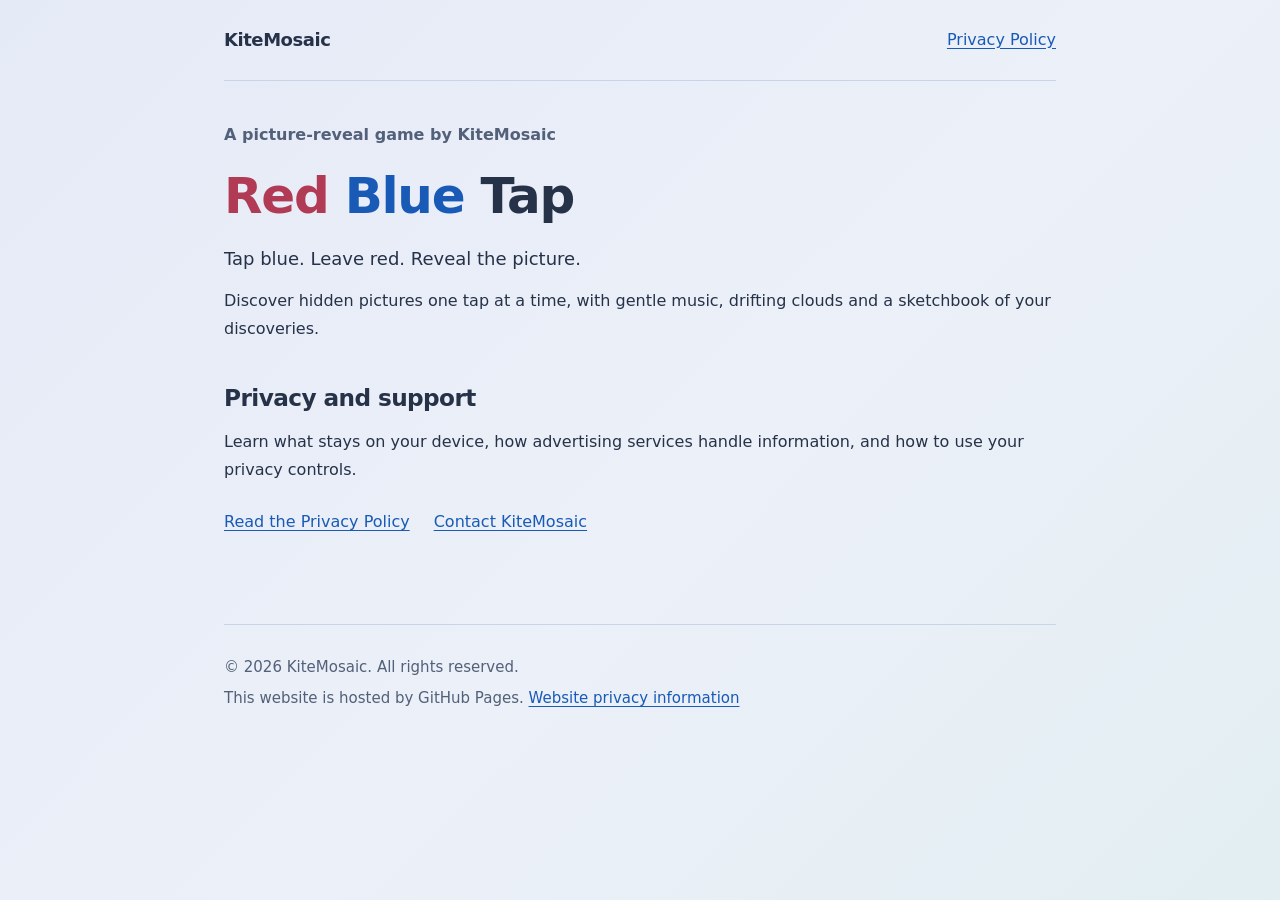
==== redbluetap/index.html @ d3a7072e "Add Red Blue Tap privacy policy and KiteMosaic information pages" ====
<!doctype html>
<html lang="en">
<head>
  <meta charset="utf-8">
  <meta name="viewport" content="width=device-width, initial-scale=1">
  <meta name="color-scheme" content="light dark">
  <meta name="referrer" content="no-referrer">
  <meta name="description" content="Red Blue Tap by KiteMosaic. Tap blue. Leave red. Reveal the picture. Privacy information and support.">
  <title>Red Blue Tap | KiteMosaic</title>
  <link rel="canonical" href="https://kitemosaic.github.io/redbluetap/">
  <link rel="stylesheet" href="../styles.css">
</head>
<body>
  <a class="skip-link" href="#main">Skip to content</a>
  <header class="site-header"><a class="brand" href="../">KiteMosaic</a><nav aria-label="Main navigation"><a href="privacy.html">Privacy Policy</a></nav></header>
  <main class="landing" id="main">
    <p class="eyebrow">A picture-reveal game by KiteMosaic</p>
    <h1><span class="red">Red</span> <span class="blue">Blue</span> Tap</h1>
    <p class="intro">Tap blue. Leave red. Reveal the picture.</p>
    <p>Discover hidden pictures one tap at a time, with gentle music, drifting clouds and a sketchbook of your discoveries.</p>
    <section aria-labelledby="support-heading"><h2 id="support-heading">Privacy and support</h2><p>Learn what stays on your device, how advertising services handle information, and how to use your privacy controls.</p><p class="links"><a href="privacy.html">Read the Privacy Policy</a><a href="mailto:kitemosaic@gmail.com">Contact KiteMosaic</a></p></section>
  </main>
  <footer class="site-footer"><p>© 2026 KiteMosaic. All rights reserved.</p><p>This website is hosted by GitHub Pages. <a href="privacy.html#website">Website privacy information</a></p></footer>
</body>
</html>
---- styles.css ----
:root {
  color-scheme: light dark;
  font-family: ui-sans-serif, system-ui, -apple-system, BlinkMacSystemFont, "Segoe UI", sans-serif;
  font-size: 100%;
  line-height: 1.75;
  --background: #ecf0f8;
  --surface: #f7f9fd;
  --text: #263248;
  --muted: #526079;
  --link: #185ab6;
  --red: #b13b55;
  --line: #c9d4e6;
}
* { box-sizing: border-box; }
html { scroll-padding-top: 1.5rem; }
body {
  margin: 0;
  background: linear-gradient(135deg, #e5eaf7, var(--background) 55%, #e2eef2);
  color: var(--text);
  min-height: 100vh;
  overflow-wrap: break-word;
}
a { color: var(--link); text-underline-offset: .18em; }
a:hover { text-decoration-thickness: .12em; }
a:focus-visible { outline: 3px solid var(--link); outline-offset: 4px; border-radius: 2px; }
.skip-link { position: absolute; top: -5rem; left: 1rem; padding: .6rem 1rem; background: var(--surface); z-index: 1; }
.skip-link:focus { top: 1rem; }
.site-header, main, .site-footer { width: min(100% - 3rem, 52rem); margin-inline: auto; }
.site-header { display: flex; flex-wrap: wrap; align-items: center; justify-content: space-between; gap: .5rem 1.5rem; padding-block: 1.5rem; border-bottom: 1px solid var(--line); }
.brand { font-size: 1.125rem; font-weight: 750; letter-spacing: -.025em; text-decoration: none; color: var(--text); }
.site-header nav { display: flex; flex-wrap: wrap; gap: 1.25rem; }
main { padding-block: 2.5rem 1rem; }
h1, h2, h3 { line-height: 1.25; letter-spacing: -.025em; }
h1 { font-size: clamp(2rem, 7vw, 3.125rem); margin: .3rem 0 1rem; }
h2 { font-size: 1.45rem; margin: 0 0 1rem; }
h3 { font-size: 1.08rem; margin: 1.5rem 0 .5rem; }
p { margin: .8rem 0; }
ul, ol { padding-left: 1.4rem; margin-block: .8rem; }
li + li { margin-top: .5rem; }
.eyebrow { color: var(--muted); font-weight: 650; margin: 0; }
.metadata { color: var(--muted); font-size: .9375rem; }
.metadata code { font-size: .9375rem; overflow-wrap: anywhere; }
.intro { font-size: 1.125rem; }
.summary { border-left: 3px solid var(--link); padding: .1rem 0 .1rem 1.25rem; margin-block: 2rem; }
.summary h2 { font-size: 1.15rem; }
.contents { border-block: 1px solid var(--line); padding-block: 1.25rem; margin-block: 2rem; }
.contents h2 { font-size: 1.15rem; }
.contents ul { columns: 2; column-gap: 2rem; margin-bottom: 0; }
.contents li { break-inside: avoid; }
section { margin-block: 2.5rem; }
.table-wrap { overflow-x: auto; margin-block: 1.25rem; }
table { width: 100%; border-collapse: collapse; font-size: 1rem; }
th, td { text-align: left; padding: .8rem .9rem; vertical-align: top; border-bottom: 1px solid var(--line); }
th { background: var(--surface); font-weight: 650; }
th:first-child, td:first-child { width: 29%; padding-left: 0; }
th:first-child { padding-left: .9rem; }
.contact { padding-top: 1.25rem; border-top: 1px solid var(--line); }
.site-footer { border-top: 1px solid var(--line); padding-block: 1.5rem 2.5rem; margin-top: 2rem; color: var(--muted); font-size: .9375rem; }
.site-footer p { margin: .3rem 0; }
.red { color: var(--red); }
.blue { color: var(--link); }
.landing { min-height: 55vh; }
.landing h1 { margin-top: 1rem; }
.landing .intro { max-width: 38rem; }
.links { display: flex; flex-wrap: wrap; gap: .75rem 1.5rem; margin-block: 1.5rem; }
@media (max-width: 40rem) {
  .site-header, main, .site-footer { width: min(100% - 2rem, 52rem); }
  main { padding-top: 1.75rem; }
  .contents ul { columns: 1; }
  th, td { padding: .65rem .5rem; }
  th:first-child, td:first-child { width: 34%; }
}
@media (prefers-color-scheme: dark) {
  :root { --background: #141d30; --surface: #1d2940; --text: #e3eaf7; --muted: #b0bed4; --link: #9bc8ff; --red: #ff9db4; --line: #3a4963; }
  body { background: linear-gradient(135deg, #1d2137, var(--background) 55%, #142b35); }
}
@media print {
  :root { --text: #111; --muted: #333; --link: #111; --red: #111; --line: #bbb; --surface: #fff; }
  body { background: #fff; color: #111; font-size: 11pt; }
  .site-header, main, .site-footer { width: 100%; }
  .skip-link, .site-header nav, .contents { display: none; }
  main { padding-block: 1rem; }
  h2, h3 { break-after: avoid; }
  tr { break-inside: avoid; }
}
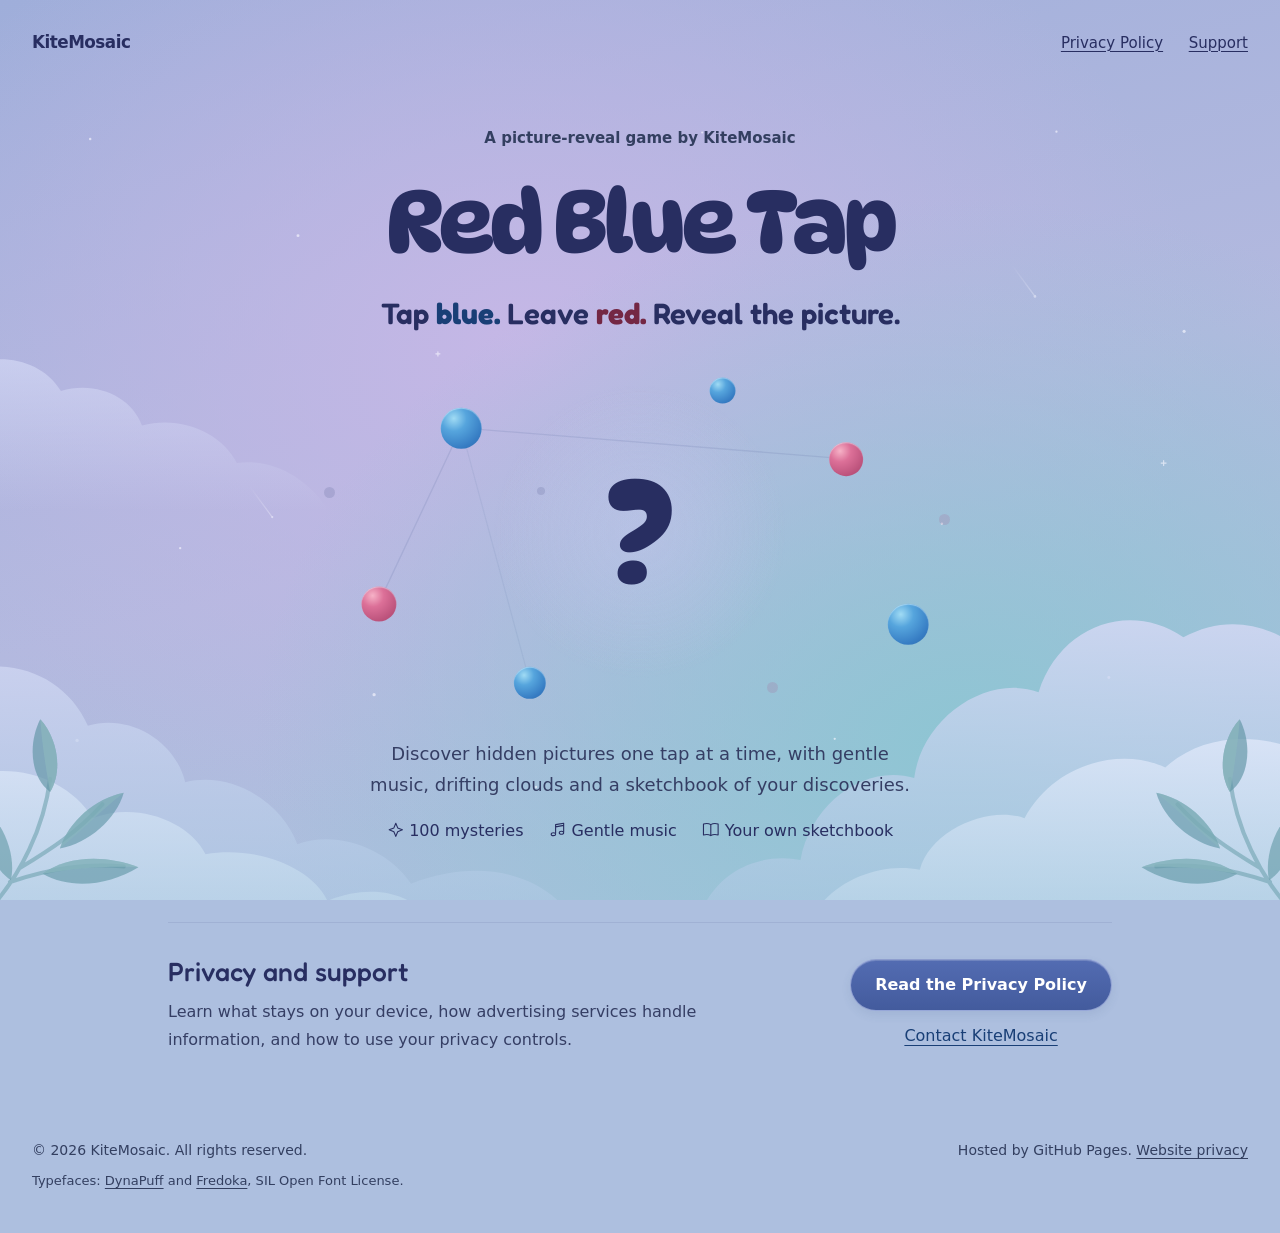
==== commit c86f55fe: "Match Red Blue Tap pages to the app's light sky theme Use locally hosted DynaPuff and Fredoka, cloud" ====
--- a/redbluetap/index.html
+++ b/redbluetap/index.html
@@ -3,23 +3,57 @@
 <head>
   <meta charset="utf-8">
   <meta name="viewport" content="width=device-width, initial-scale=1">
-  <meta name="color-scheme" content="light dark">
+  <meta name="color-scheme" content="light">
+  <meta name="theme-color" content="#aab8de">
   <meta name="referrer" content="no-referrer">
-  <meta name="description" content="Red Blue Tap by KiteMosaic. Tap blue. Leave red. Reveal the picture. Privacy information and support.">
+  <meta name="description" content="Red Blue Tap by KiteMosaic. Tap blue. Leave red. Reveal the picture. Discover 100 little mysteries with gentle music and a sky full of clouds.">
   <title>Red Blue Tap | KiteMosaic</title>
   <link rel="canonical" href="https://kitemosaic.github.io/redbluetap/">
-  <link rel="stylesheet" href="../styles.css">
+  <link rel="preload" href="assets/fonts/dynapuff.ttf" as="font" type="font/ttf" crossorigin>
+  <link rel="stylesheet" href="theme.css">
 </head>
-<body>
+<body class="game-page">
   <a class="skip-link" href="#main">Skip to content</a>
-  <header class="site-header"><a class="brand" href="../">KiteMosaic</a><nav aria-label="Main navigation"><a href="privacy.html">Privacy Policy</a></nav></header>
-  <main class="landing" id="main">
-    <p class="eyebrow">A picture-reveal game by KiteMosaic</p>
-    <h1><span class="red">Red</span> <span class="blue">Blue</span> Tap</h1>
-    <p class="intro">Tap blue. Leave red. Reveal the picture.</p>
-    <p>Discover hidden pictures one tap at a time, with gentle music, drifting clouds and a sketchbook of your discoveries.</p>
-    <section aria-labelledby="support-heading"><h2 id="support-heading">Privacy and support</h2><p>Learn what stays on your device, how advertising services handle information, and how to use your privacy controls.</p><p class="links"><a href="privacy.html">Read the Privacy Policy</a><a href="mailto:kitemosaic@gmail.com">Contact KiteMosaic</a></p></section>
+  <div class="sky" aria-hidden="true"><img class="sky-art" src="assets/sky.svg" alt="" width="1600" height="1100"></div>
+  <header class="site-header">
+    <a class="brand" href="../">KiteMosaic</a>
+    <nav aria-label="Main navigation"><a href="privacy.html">Privacy Policy</a><a href="#support">Support</a></nav>
+  </header>
+  <main class="game-main" id="main">
+    <section class="game-hero" aria-labelledby="game-title">
+      <p class="eyebrow">A picture-reveal game by KiteMosaic</p>
+      <h1 class="game-title display" id="game-title">Red Blue Tap</h1>
+      <p class="tagline rounded"><span>Tap <b class="blue">blue.</b></span> <span>Leave <b class="red">red.</b></span> <span>Reveal the picture.</span></p>
+      <div class="mystery-scene" aria-hidden="true">
+        <div class="question-glow"></div>
+        <svg class="mystery-threads" viewBox="0 0 600 300" preserveAspectRatio="none" fill="none">
+          <path d="M72 207 144 54 480 81" stroke="#687aaa" stroke-width="1.15" opacity=".2"/>
+          <path d="M204 276 144 54" stroke="#687aaa" stroke-width="1" opacity=".13"/>
+          <path class="signal" d="M72 207 144 54 480 81" stroke="#f4f7ff" stroke-width="2" stroke-linecap="round"/>
+          <path class="signal signal-two" d="M144 54 204 276 420 285" stroke="#f4f7ff" stroke-width="2" stroke-linecap="round"/>
+        </svg>
+        <span class="orb orb-one"></span><span class="orb orb-red orb-two"></span>
+        <span class="orb orb-red orb-three"></span><span class="orb orb-four"></span>
+        <span class="orb orb-five"></span><span class="orb orb-six"></span>
+        <span class="ghost-dot ghost-one"></span><span class="ghost-dot ghost-two"></span>
+        <span class="ghost-dot ghost-three"></span><span class="ghost-dot ghost-four"></span>
+        <span class="question-mark display">?</span>
+      </div>
+      <p class="game-intro">Discover hidden pictures one tap at a time, with gentle music, drifting clouds and a sketchbook of your discoveries.</p>
+      <ul class="game-facts" aria-label="Game features">
+        <li><svg viewBox="0 0 24 24" fill="none" stroke="currentColor" aria-hidden="true"><path d="M12 3 14.6 9.4 21 12 14.6 14.6 12 21 9.4 14.6 3 12 9.4 9.4Z" stroke-linejoin="round"/></svg>100 mysteries</li>
+        <li><svg viewBox="0 0 24 24" fill="none" stroke="currentColor" aria-hidden="true"><path d="M9 17V5l11-2v12M9 8l11-2" stroke-linejoin="round"/><ellipse cx="6" cy="18" rx="3" ry="2"/><ellipse cx="17" cy="16" rx="3" ry="2"/></svg>Gentle music</li>
+        <li><svg viewBox="0 0 24 24" fill="none" stroke="currentColor" aria-hidden="true"><path d="M12 5c-3-2-6-2-10-1v15c4-1 7-1 10 1 3-2 6-2 10-1V4c-4-1-7-1-10 1Zm0 0v15" stroke-linejoin="round"/></svg>Your own sketchbook</li>
+      </ul>
+    </section>
+    <section class="support-section" id="support" aria-labelledby="support-heading">
+      <div><h2 id="support-heading">Privacy and support</h2><p>Learn what stays on your device, how advertising services handle information, and how to use your privacy controls.</p></div>
+      <div class="support-actions"><a class="pill-link" href="privacy.html">Read the Privacy Policy</a><a href="mailto:kitemosaic@gmail.com">Contact KiteMosaic</a></div>
+    </section>
   </main>
-  <footer class="site-footer"><p>© 2026 KiteMosaic. All rights reserved.</p><p>This website is hosted by GitHub Pages. <a href="privacy.html#website">Website privacy information</a></p></footer>
+  <footer class="site-footer">
+    <div class="footer-top"><p>© 2026 KiteMosaic. All rights reserved.</p><p>Hosted by GitHub Pages. <a href="privacy.html#website">Website privacy</a></p></div>
+    <p class="font-credit">Typefaces: <a href="assets/fonts/dynapuff-OFL.txt">DynaPuff</a> and <a href="assets/fonts/fredoka-OFL.txt">Fredoka</a>, SIL Open Font License.</p>
+  </footer>
 </body>
 </html>
--- a/redbluetap/theme.css
+++ b/redbluetap/theme.css
@@ -0,0 +1,195 @@
+@font-face {
+  font-family: DynaPuff;
+  src: url("assets/fonts/dynapuff.ttf") format("truetype");
+  font-style: normal;
+  font-weight: 400 700;
+  font-stretch: 75% 100%;
+  font-display: swap;
+}
+@font-face {
+  font-family: Fredoka;
+  src: url("assets/fonts/fredoka.ttf") format("truetype");
+  font-style: normal;
+  font-weight: 300 700;
+  font-stretch: 75% 125%;
+  font-display: swap;
+}
+:root {
+  color-scheme: light;
+  font-family: ui-sans-serif, system-ui, -apple-system, BlinkMacSystemFont, "Segoe UI", sans-serif;
+  font-size: 100%;
+  line-height: 1.75;
+  --ink: #282e61;
+  --body: #353e64;
+  --muted: #333f60;
+  --blue: #193f76;
+  --red: #742744;
+  --line: #7d8cb647;
+  --paper: #e5e9f7;
+}
+* { box-sizing: border-box; }
+html { scroll-padding-top: 2rem; }
+body { margin: 0; min-height: 100vh; color: var(--body); background: #adbfdf; overflow-wrap: break-word; }
+a { color: var(--blue); text-underline-offset: .22em; text-decoration-thickness: .07em; }
+a:hover { text-decoration-thickness: .12em; }
+a:focus-visible { outline: 3px solid #29549c; outline-offset: 5px; border-radius: .15rem; }
+.skip-link { position: fixed; z-index: 10; inset: -6rem auto auto 1rem; padding: .65rem 1.1rem; background: var(--paper); }
+.skip-link:focus { top: 1rem; }
+.sky {
+  position: fixed;
+  z-index: -2;
+  inset: 0;
+  pointer-events: none;
+  background: radial-gradient(ellipse at 75% 83%, #8ec5d3 0, #98c4d500 52%), radial-gradient(ellipse at 41% 38%, #c5b7e6 0, #bdb6e600 64%), linear-gradient(165deg, #9faeda 0%, #b3b9df 53%, #a7c3dc 100%);
+}
+.sky-art { width: 100%; height: 100%; display: block; }
+.site-header, .site-footer { width: min(100% - 4rem, 76rem); margin-inline: auto; }
+.site-header { display: flex; align-items: center; justify-content: space-between; flex-wrap: wrap; gap: .5rem 1.5rem; padding-block: 1.5rem; }
+.brand { color: var(--ink); text-decoration: none; font-size: 1.05rem; font-weight: 720; letter-spacing: -.03em; }
+.site-header nav { display: flex; flex-wrap: wrap; gap: .35rem 1.6rem; font-size: .9375rem; }
+.site-header nav a { color: var(--ink); padding-block: .35rem; }
+h1, h2, h3 { color: var(--ink); line-height: 1.25; }
+p { margin: .85rem 0; }
+ul, ol { margin-block: 1rem; padding-left: 1.35rem; }
+li + li { margin-top: .6rem; }
+.display { font-family: DynaPuff, ui-rounded, sans-serif; font-weight: 600; font-stretch: 100%; }
+.rounded { font-family: Fredoka, ui-rounded, sans-serif; font-weight: 500; font-stretch: 100%; }
+.eyebrow { font-size: .9375rem; font-weight: 600; color: var(--muted); }
+.red { color: var(--red); }
+.blue { color: var(--blue); }
+.game-main { width: min(100% - 3rem, 70rem); margin-inline: auto; }
+.game-hero { text-align: center; padding-top: clamp(1rem, 3vw, 2.8rem); }
+.game-hero .eyebrow { margin: 0 0 1rem; }
+.game-title { font-size: clamp(2.5rem, 6.7vw, 5.8rem); letter-spacing: -.045em; margin: 0; }
+.tagline { color: var(--ink); font-size: clamp(1.1rem, 2.3vw, 1.85rem); line-height: 1.4; font-weight: 600; margin: 1.15rem auto 0; text-wrap: balance; }
+.tagline span { white-space: nowrap; }
+.mystery-scene { position: relative; width: min(100%, 43rem); aspect-ratio: 2 / 1; margin: 1.4rem auto .25rem; }
+.mystery-threads { position: absolute; inset: 0; width: 100%; height: 100%; overflow: visible; }
+.signal { stroke-dasharray: 16 450; stroke-dashoffset: 16; animation: signal-travel 1.25s 2; opacity: 0; }
+.signal-two { animation-delay: 2.5s; }
+.question-glow { position: absolute; left: 50%; top: 48%; width: 45%; aspect-ratio: 1; transform: translate(-50%, -50%); background: radial-gradient(circle, #d4c6ed80, #d9c6ec00 67%); }
+.question-glow::after { content: ""; position: absolute; inset: 0; border-radius: 50%; background: radial-gradient(circle, #81bfe09c, #8ec3ea00 65%); opacity: .24; animation: question-breath 1.25s 2; }
+.question-mark { position: absolute; left: 50%; top: 48%; transform: translate(-50%, -50%); color: var(--ink); font-size: clamp(5.5rem, 11vw, 9.5rem); line-height: 1; }
+.orb { position: absolute; width: 5.9%; aspect-ratio: 1; border-radius: 50%; background: radial-gradient(circle at 32% 26%, #a0dbf4 0, #56a5dd 31%, #367cc3 73%, #326ba8 100%); box-shadow: inset 0 1px 1px #e2f6ff80; transform: translate(-50%, -50%); }
+.orb-red { background: radial-gradient(circle at 32% 26%, #f6b2c7 0, #dc7098 32%, #bb527b 75%, #ab4a72 100%); }
+.orb-one { left: 24%; top: 18%; }
+.orb-two { left: 80%; top: 27%; width: 4.9%; }
+.orb-three { left: 12%; top: 69%; width: 5.1%; }
+.orb-four { left: 89%; top: 75%; }
+.orb-five { left: 34%; top: 92%; width: 4.7%; }
+.orb-six { left: 62%; top: 7%; width: 3.9%; }
+.ghost-dot { position: absolute; width: 1.6%; aspect-ratio: 1; border-radius: 50%; background: #787fad4d; }
+.ghost-one { left: 4%; top: 35%; }
+.ghost-two { right: 5%; top: 43%; background: #a777a442; }
+.ghost-three { left: 35%; top: 35%; width: 1.2%; }
+.ghost-four { right: 30%; bottom: 5%; background: #a777a442; }
+.game-intro { font-size: 1.125rem; max-width: 35rem; margin: 1.7rem auto 0; text-wrap: pretty; }
+.game-facts { display: flex; flex-wrap: wrap; align-items: center; justify-content: center; gap: .2rem 1.6rem; padding: 0; list-style: none; margin: 1.05rem 0 0; color: var(--ink); font-size: 1rem; }
+.game-facts li { margin: 0; }
+.game-facts svg { width: 1.1rem; height: 1.1rem; vertical-align: -.16em; margin-right: .3rem; stroke-width: 1.5; }
+.support-section { display: grid; grid-template-columns: 1fr auto; align-items: center; gap: 1rem 3.5rem; max-width: 59rem; margin: clamp(3rem, 6vw, 5rem) auto 0; padding-block: 2rem; border-top: 1px solid var(--line); }
+.support-section h2 { font-family: Fredoka, ui-rounded, sans-serif; font-weight: 500; font-size: 1.65rem; margin: 0 0 .6rem; }
+.support-section p { margin: 0; max-width: 35rem; }
+.support-actions { display: flex; flex-direction: column; align-items: center; gap: .7rem; }
+.pill-link { display: inline-flex; justify-content: center; align-items: center; min-height: 3rem; padding: .7rem 1.5rem; border-radius: 2rem; border: 1px solid #d9e2ff80; color: #fff; background: linear-gradient(180deg, #536cb2, #435b9d); box-shadow: 0 4px 10px #3e5d8a1c, inset 0 1px 0 #ffffff2b; font-weight: 650; text-decoration: none; white-space: nowrap; }
+.pill-link:hover { background: #405895; }
+.site-footer { padding-block: 1.5rem 2.25rem; margin-top: 1.5rem; color: var(--muted); font-size: .875rem; }
+.site-footer p { margin: .25rem 0; }
+.footer-top { display: flex; align-items: baseline; justify-content: space-between; flex-wrap: wrap; gap: .35rem 1rem; }
+.site-footer a { color: inherit; }
+.font-credit { font-size: .8125rem; }
+.policy-page .sky::after { content: ""; position: absolute; inset: 0; background: linear-gradient(180deg, #e7eaf735, #e7eaf7ce 46%, #e7eaf7db); }
+.policy-main { width: min(100% - 4rem, 72rem); margin-inline: auto; padding-block: 2.5rem 1rem; }
+.policy-heading { width: min(100%, 48rem); margin: 0 auto 2rem; }
+.policy-heading .eyebrow { font-family: Fredoka, ui-rounded, sans-serif; font-size: 1.15rem; font-weight: 600; color: var(--ink); }
+.policy-heading h1 { font-size: clamp(2.25rem, 5vw, 3.5rem); letter-spacing: -.035em; margin: .35rem 0 1.4rem; }
+.metadata { font-size: .9375rem; color: var(--muted); line-height: 1.8; }
+.metadata code { font-size: .9375rem; overflow-wrap: anywhere; }
+.intro { font-size: 1.125rem; line-height: 1.7; }
+.summary { width: min(100%, 48rem); margin: 2.25rem auto 3rem; padding: .25rem 0 .25rem 1.4rem; border-left: 3px solid #637fb3; }
+.summary h2 { font-family: Fredoka, ui-rounded, sans-serif; font-size: 1.4rem; font-weight: 500; margin: 0; }
+.summary ul { margin-bottom: .2rem; }
+.policy-layout { display: grid; grid-template-columns: 15.5rem minmax(0, 1fr); column-gap: 3.75rem; align-items: start; border-top: 1px solid var(--line); padding-top: 2.5rem; }
+.contents { position: sticky; top: 2rem; font-size: .9375rem; }
+.contents h2 { font-family: Fredoka, ui-rounded, sans-serif; font-size: 1.3rem; font-weight: 500; margin: 0 0 1rem; }
+.contents ul { margin: 0; padding: 0; list-style: none; }
+.contents li { margin-top: .7rem; line-height: 1.55; }
+.contents a { display: inline-block; text-decoration-color: #566b9b50; }
+.policy-sections { min-width: 0; max-width: 48rem; font-size: 1rem; }
+.policy-sections section { margin: 0 0 2.5rem; scroll-margin-top: 1rem; }
+.policy-sections h2 { font-family: Fredoka, ui-rounded, sans-serif; font-weight: 500; font-size: 1.65rem; margin: 0 0 .9rem; }
+.policy-sections h3 { font-size: 1.08rem; margin: 1.6rem 0 .6rem; }
+.table-wrap { overflow-x: auto; margin-block: 1.5rem; }
+table { width: 100%; border-collapse: collapse; line-height: 1.65; font-size: .9375rem; }
+th, td { text-align: left; padding: .85rem .9rem; vertical-align: top; border-bottom: 1px solid var(--line); }
+thead th { color: var(--ink); background: #b9c9e94d; }
+th:first-child { width: 30%; }
+tbody th { padding-left: 0; font-weight: 650; }
+.contact { border-top: 1px solid var(--line); padding-top: 1.75rem; }
+.back-top { margin-top: -1rem; font-size: .9375rem; }
+@keyframes signal-travel { 0% { stroke-dashoffset: 16; opacity: 0; } 12%, 85% { opacity: .75; } 100% { stroke-dashoffset: -420; opacity: 0; } }
+@keyframes question-breath { 0%, 100% { opacity: .24; } 50% { opacity: .65; } }
+@media (min-width: 80rem) { .game-hero { padding-top: 2.5rem; } .mystery-scene { margin-block: 2rem .75rem; } }
+@media (max-height: 42rem) { .contents { position: static; } }
+@media (max-width: 62rem) {
+  .policy-layout { grid-template-columns: 1fr; gap: 2.5rem; }
+  .contents { position: static; }
+  .contents ul { columns: 2; column-gap: 2rem; }
+  .contents li { break-inside: avoid; margin-top: 0; margin-bottom: .65rem; }
+  .policy-sections, .policy-heading, .summary { max-width: none; }
+  .policy-main { max-width: 50rem; }
+}
+@media (max-width: 40rem) {
+  .site-header, .site-footer { width: calc(100% - 2.5rem); }
+  .site-header { padding-block: 1.1rem; gap: .25rem 1rem; }
+  .site-header nav { gap: .25rem 1rem; font-size: .875rem; }
+  .game-main { width: calc(100% - 2.5rem); }
+  .game-hero { padding-top: 1.6rem; }
+  .game-hero .eyebrow { font-size: .875rem; margin-bottom: 1.1rem; }
+  .game-title { font-size: clamp(2rem, 8.8vw, 3.5rem); }
+  .tagline { font-size: clamp(1rem, 3.8vw, 1.25rem); max-width: 23rem; margin-top: 1rem; }
+  .mystery-scene { width: 100%; aspect-ratio: 1.6 / 1; margin-block: 1.6rem .5rem; }
+  .question-mark { font-size: clamp(5rem, 22vw, 8rem); }
+  .orb { width: 7.4%; }
+  .orb-two, .orb-three { width: 6.5%; }
+  .orb-five { width: 6%; }
+  .orb-six { width: 5%; }
+  .game-intro { font-size: 1rem; margin-top: 1.6rem; max-width: 28rem; }
+  .game-facts { font-size: .9375rem; gap: .2rem .9rem; }
+  .game-facts li:last-child { flex-basis: 100%; }
+  .support-section { display: block; margin-top: 2.5rem; padding-block: 1.7rem .75rem; text-align: center; }
+  .support-section h2 { font-size: 1.5rem; }
+  .support-section p { font-size: .9375rem; margin-inline: auto; }
+  .support-actions { margin-top: 1.35rem; gap: .8rem; }
+  .site-footer { text-align: center; font-size: .875rem; padding-bottom: 2rem; }
+  .footer-top { justify-content: center; }
+  .policy-main { width: calc(100% - 2.5rem); padding-top: 1.6rem; }
+  .policy-heading h1 { font-size: 2.25rem; }
+  .summary { padding-left: 1rem; margin-block: 2rem; }
+  .policy-layout { padding-top: 2rem; }
+  .contents ul { columns: 1; }
+  .policy-sections h2 { font-size: 1.5rem; }
+  th, td { padding: .7rem .5rem; }
+  th:first-child { width: 34%; }
+  .intro { font-size: 1.0625rem; }
+}
+@media (prefers-reduced-motion: reduce) {
+  *, *::before, *::after { animation: none !important; }
+  .signal { display: none; }
+}
+@media (forced-colors: active) {
+  .sky, .mystery-scene { display: none; }
+  .pill-link { border: 2px solid ButtonText; }
+}
+@media print {
+  :root { --ink: #111; --body: #111; --muted: #333; --blue: #111; --red: #111; --line: #bbb; }
+  body { background: #fff; font-size: 11pt; }
+  .sky, .skip-link, .site-header nav, .contents, .mystery-scene, .font-credit, .back-top { display: none; }
+  .site-header, .site-footer, .policy-main { width: 100%; }
+  .policy-main { padding-top: 1rem; }
+  .policy-layout { display: block; padding-top: 1rem; }
+  .policy-heading, .summary, .policy-sections { max-width: none; width: 100%; }
+  h1, h2, h3 { break-after: avoid; }
+  tr { break-inside: avoid; }
+  .site-footer { text-align: left; }
+}
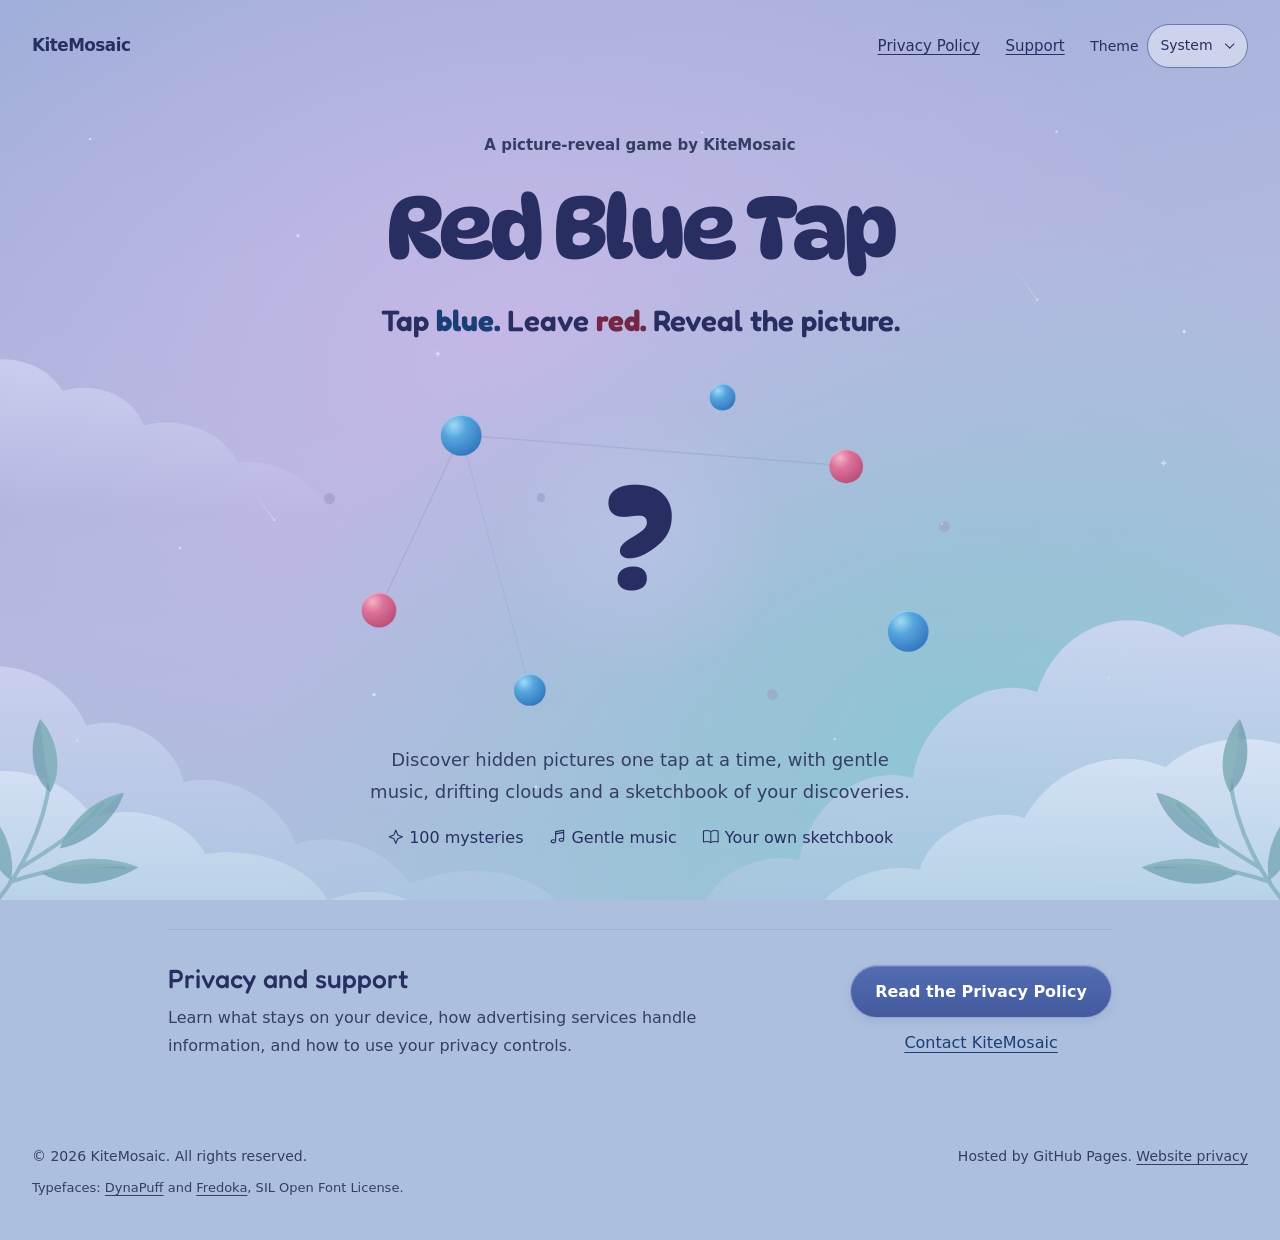
==== commit f811812b: "Use Fredoka on the homepage and add appearance choices to Red Blue Tap pages" ====
--- a/redbluetap/index.html
+++ b/redbluetap/index.html
@@ -1,15 +1,16 @@
 <!doctype html>
-<html lang="en">
+<html lang="en" data-appearance="system">
 <head>
   <meta charset="utf-8">
   <meta name="viewport" content="width=device-width, initial-scale=1">
-  <meta name="color-scheme" content="light">
+  <meta name="color-scheme" content="light dark">
   <meta name="theme-color" content="#aab8de">
   <meta name="referrer" content="no-referrer">
   <meta name="description" content="Red Blue Tap by KiteMosaic. Tap blue. Leave red. Reveal the picture. Discover 100 little mysteries with gentle music and a sky full of clouds.">
   <title>Red Blue Tap | KiteMosaic</title>
   <link rel="canonical" href="https://kitemosaic.github.io/redbluetap/">
   <link rel="preload" href="assets/fonts/dynapuff.ttf" as="font" type="font/ttf" crossorigin>
+  <script src="theme.js"></script>
   <link rel="stylesheet" href="theme.css">
 </head>
 <body class="game-page">
@@ -17,7 +18,9 @@
   <div class="sky" aria-hidden="true"><img class="sky-art" src="assets/sky.svg" alt="" width="1600" height="1100"></div>
   <header class="site-header">
     <a class="brand" href="../">KiteMosaic</a>
-    <nav aria-label="Main navigation"><a href="privacy.html">Privacy Policy</a><a href="#support">Support</a></nav>
+    <nav aria-label="Main navigation"><a href="privacy.html">Privacy Policy</a><a href="#support">Support</a>
+      <label class="appearance-control" hidden><span>Theme</span><select id="appearance" name="appearance"><option value="system">System</option><option value="light">Light</option><option value="dark">Dark</option></select></label>
+    </nav>
   </header>
   <main class="game-main" id="main">
     <section class="game-hero" aria-labelledby="game-title">
@@ -57,3 +60,4 @@
   </footer>
 </body>
 </html>
+
--- a/redbluetap/theme.css
+++ b/redbluetap/theme.css
@@ -26,13 +26,29 @@
   --red: #742744;
   --line: #7d8cb647;
   --paper: #e5e9f7;
+  --page-bg: #adbfdf;
+  --focus: #29549c;
+  --sky-bg: radial-gradient(ellipse at 75% 83%, #8ec5d3 0, #98c4d500 52%), radial-gradient(ellipse at 41% 38%, #c5b7e6 0, #bdb6e600 64%), linear-gradient(165deg, #9faeda 0%, #b3b9df 53%, #a7c3dc 100%);
+  --sky-art-filter: none;
+  --policy-wash: linear-gradient(180deg, #e7eaf735, #e7eaf7ce 46%, #e7eaf7db);
+  --summary-border: #637fb3;
+  --contents-line: #566b9b50;
+  --table-head: #b9c9e94d;
+  --question-halo: radial-gradient(circle, #d4c6ed80, #d9c6ec00 67%);
+  --question-breath: radial-gradient(circle, #81bfe09c, #8ec3ea00 65%);
+  --ghost-blue: #787fad4d;
+  --ghost-red: #a777a442;
+  --thread: #687aaa;
+  --selector-bg: #edf0fa85;
+  --selector-border: #657ba9;
+  --selector-option: #e5e9f7;
 }
 * { box-sizing: border-box; }
 html { scroll-padding-top: 2rem; }
-body { margin: 0; min-height: 100vh; color: var(--body); background: #adbfdf; overflow-wrap: break-word; }
+body { margin: 0; min-height: 100vh; color: var(--body); background: var(--page-bg); overflow-wrap: break-word; }
 a { color: var(--blue); text-underline-offset: .22em; text-decoration-thickness: .07em; }
 a:hover { text-decoration-thickness: .12em; }
-a:focus-visible { outline: 3px solid #29549c; outline-offset: 5px; border-radius: .15rem; }
+a:focus-visible { outline: 3px solid var(--focus); outline-offset: 5px; border-radius: .15rem; }
 .skip-link { position: fixed; z-index: 10; inset: -6rem auto auto 1rem; padding: .65rem 1.1rem; background: var(--paper); }
 .skip-link:focus { top: 1rem; }
 .sky {
@@ -40,9 +56,9 @@
   z-index: -2;
   inset: 0;
   pointer-events: none;
-  background: radial-gradient(ellipse at 75% 83%, #8ec5d3 0, #98c4d500 52%), radial-gradient(ellipse at 41% 38%, #c5b7e6 0, #bdb6e600 64%), linear-gradient(165deg, #9faeda 0%, #b3b9df 53%, #a7c3dc 100%);
-}
-.sky-art { width: 100%; height: 100%; display: block; }
+  background: var(--sky-bg);
+}
+.sky-art { width: 100%; height: 100%; display: block; filter: var(--sky-art-filter); }
 .site-header, .site-footer { width: min(100% - 4rem, 76rem); margin-inline: auto; }
 .site-header { display: flex; align-items: center; justify-content: space-between; flex-wrap: wrap; gap: .5rem 1.5rem; padding-block: 1.5rem; }
 .brand { color: var(--ink); text-decoration: none; font-size: 1.05rem; font-weight: 720; letter-spacing: -.03em; }
@@ -67,8 +83,8 @@
 .mystery-threads { position: absolute; inset: 0; width: 100%; height: 100%; overflow: visible; }
 .signal { stroke-dasharray: 16 450; stroke-dashoffset: 16; animation: signal-travel 1.25s 2; opacity: 0; }
 .signal-two { animation-delay: 2.5s; }
-.question-glow { position: absolute; left: 50%; top: 48%; width: 45%; aspect-ratio: 1; transform: translate(-50%, -50%); background: radial-gradient(circle, #d4c6ed80, #d9c6ec00 67%); }
-.question-glow::after { content: ""; position: absolute; inset: 0; border-radius: 50%; background: radial-gradient(circle, #81bfe09c, #8ec3ea00 65%); opacity: .24; animation: question-breath 1.25s 2; }
+.question-glow { position: absolute; left: 50%; top: 48%; width: 45%; aspect-ratio: 1; transform: translate(-50%, -50%); background: var(--question-halo); }
+.question-glow::after { content: ""; position: absolute; inset: 0; border-radius: 50%; background: var(--question-breath); opacity: .24; animation: question-breath 1.25s 2; }
 .question-mark { position: absolute; left: 50%; top: 48%; transform: translate(-50%, -50%); color: var(--ink); font-size: clamp(5.5rem, 11vw, 9.5rem); line-height: 1; }
 .orb { position: absolute; width: 5.9%; aspect-ratio: 1; border-radius: 50%; background: radial-gradient(circle at 32% 26%, #a0dbf4 0, #56a5dd 31%, #367cc3 73%, #326ba8 100%); box-shadow: inset 0 1px 1px #e2f6ff80; transform: translate(-50%, -50%); }
 .orb-red { background: radial-gradient(circle at 32% 26%, #f6b2c7 0, #dc7098 32%, #bb527b 75%, #ab4a72 100%); }
@@ -78,11 +94,11 @@
 .orb-four { left: 89%; top: 75%; }
 .orb-five { left: 34%; top: 92%; width: 4.7%; }
 .orb-six { left: 62%; top: 7%; width: 3.9%; }
-.ghost-dot { position: absolute; width: 1.6%; aspect-ratio: 1; border-radius: 50%; background: #787fad4d; }
+.ghost-dot { position: absolute; width: 1.6%; aspect-ratio: 1; border-radius: 50%; background: var(--ghost-blue); }
 .ghost-one { left: 4%; top: 35%; }
-.ghost-two { right: 5%; top: 43%; background: #a777a442; }
+.ghost-two { right: 5%; top: 43%; background: var(--ghost-red); }
 .ghost-three { left: 35%; top: 35%; width: 1.2%; }
-.ghost-four { right: 30%; bottom: 5%; background: #a777a442; }
+.ghost-four { right: 30%; bottom: 5%; background: var(--ghost-red); }
 .game-intro { font-size: 1.125rem; max-width: 35rem; margin: 1.7rem auto 0; text-wrap: pretty; }
 .game-facts { display: flex; flex-wrap: wrap; align-items: center; justify-content: center; gap: .2rem 1.6rem; padding: 0; list-style: none; margin: 1.05rem 0 0; color: var(--ink); font-size: 1rem; }
 .game-facts li { margin: 0; }
@@ -98,7 +114,7 @@
 .footer-top { display: flex; align-items: baseline; justify-content: space-between; flex-wrap: wrap; gap: .35rem 1rem; }
 .site-footer a { color: inherit; }
 .font-credit { font-size: .8125rem; }
-.policy-page .sky::after { content: ""; position: absolute; inset: 0; background: linear-gradient(180deg, #e7eaf735, #e7eaf7ce 46%, #e7eaf7db); }
+.policy-page .sky::after { content: ""; position: absolute; inset: 0; background: var(--policy-wash); }
 .policy-main { width: min(100% - 4rem, 72rem); margin-inline: auto; padding-block: 2.5rem 1rem; }
 .policy-heading { width: min(100%, 48rem); margin: 0 auto 2rem; }
 .policy-heading .eyebrow { font-family: Fredoka, ui-rounded, sans-serif; font-size: 1.15rem; font-weight: 600; color: var(--ink); }
@@ -106,7 +122,7 @@
 .metadata { font-size: .9375rem; color: var(--muted); line-height: 1.8; }
 .metadata code { font-size: .9375rem; overflow-wrap: anywhere; }
 .intro { font-size: 1.125rem; line-height: 1.7; }
-.summary { width: min(100%, 48rem); margin: 2.25rem auto 3rem; padding: .25rem 0 .25rem 1.4rem; border-left: 3px solid #637fb3; }
+.summary { width: min(100%, 48rem); margin: 2.25rem auto 3rem; padding: .25rem 0 .25rem 1.4rem; border-left: 3px solid var(--summary-border); }
 .summary h2 { font-family: Fredoka, ui-rounded, sans-serif; font-size: 1.4rem; font-weight: 500; margin: 0; }
 .summary ul { margin-bottom: .2rem; }
 .policy-layout { display: grid; grid-template-columns: 15.5rem minmax(0, 1fr); column-gap: 3.75rem; align-items: start; border-top: 1px solid var(--line); padding-top: 2.5rem; }
@@ -114,7 +130,7 @@
 .contents h2 { font-family: Fredoka, ui-rounded, sans-serif; font-size: 1.3rem; font-weight: 500; margin: 0 0 1rem; }
 .contents ul { margin: 0; padding: 0; list-style: none; }
 .contents li { margin-top: .7rem; line-height: 1.55; }
-.contents a { display: inline-block; text-decoration-color: #566b9b50; }
+.contents a { display: inline-block; text-decoration-color: var(--contents-line); }
 .policy-sections { min-width: 0; max-width: 48rem; font-size: 1rem; }
 .policy-sections section { margin: 0 0 2.5rem; scroll-margin-top: 1rem; }
 .policy-sections h2 { font-family: Fredoka, ui-rounded, sans-serif; font-weight: 500; font-size: 1.65rem; margin: 0 0 .9rem; }
@@ -122,11 +138,78 @@
 .table-wrap { overflow-x: auto; margin-block: 1.5rem; }
 table { width: 100%; border-collapse: collapse; line-height: 1.65; font-size: .9375rem; }
 th, td { text-align: left; padding: .85rem .9rem; vertical-align: top; border-bottom: 1px solid var(--line); }
-thead th { color: var(--ink); background: #b9c9e94d; }
+thead th { color: var(--ink); background: var(--table-head); }
 th:first-child { width: 30%; }
 tbody th { padding-left: 0; font-weight: 650; }
 .contact { border-top: 1px solid var(--line); padding-top: 1.75rem; }
 .back-top { margin-top: -1rem; font-size: .9375rem; }
+
+.appearance-control { position: relative; display: inline-flex; align-items: center; gap: .5rem; color: var(--ink); font-size: .875rem; white-space: nowrap; }
+.appearance-control[hidden] { display: none; }
+.appearance-control::after { content: ""; position: absolute; right: .9rem; top: 50%; width: .4rem; height: .4rem; border-right: 1.5px solid currentColor; border-bottom: 1.5px solid currentColor; transform: translateY(-75%) rotate(45deg); pointer-events: none; }
+.appearance-control select { appearance: none; -webkit-appearance: none; font: inherit; line-height: 1.4; color: var(--ink); background: var(--selector-bg); border: 1px solid var(--selector-border); border-radius: 1.5rem; min-height: 2.75rem; padding: .45rem 2.1rem .45rem .8rem; cursor: pointer; }
+.appearance-control select:focus-visible { outline: 3px solid var(--focus); outline-offset: 3px; }
+.appearance-control option { color: var(--ink); background: var(--selector-option); }
+:root[data-appearance] .site-header nav { align-items: center; }
+:root[data-appearance] .mystery-threads > path:not(.signal) { stroke: var(--thread); }
+
+@media screen {
+  :root[data-appearance="dark"] {
+    color-scheme: dark;
+    --ink: #ece9ff;
+    --body: #d5dced;
+    --muted: #bec9e2;
+    --blue: #aed7ff;
+    --red: #f3b2cc;
+    --line: #aab9dd47;
+    --paper: #28324e;
+    --page-bg: #1b253f;
+    --focus: #c4d9ff;
+    --sky-bg: radial-gradient(ellipse at 75% 83%, #254b57 0, #254b5700 52%), radial-gradient(ellipse at 41% 38%, #45375f 0, #45375f00 64%), linear-gradient(165deg, #1b2845 0%, #2c304d 53%, #203c50 100%);
+    --sky-art-filter: brightness(.55) saturate(.8);
+    --policy-wash: linear-gradient(180deg, #20284035, #202840d9 46%, #202840eb);
+    --summary-border: #96b0e1;
+    --contents-line: #b8caf080;
+    --table-head: #7b95cb20;
+    --question-halo: radial-gradient(circle, #9777d647, #9777d600 67%);
+    --question-breath: radial-gradient(circle, #6ca9e880, #6ca9e800 65%);
+    --ghost-blue: #a5b9e26b;
+    --ghost-red: #d1a0cb65;
+    --thread: #c0cbed;
+    --selector-bg: #293450b3;
+    --selector-border: #8d9fc4;
+    --selector-option: #28324e;
+  }
+}
+@media screen and (prefers-color-scheme: dark) {
+  :root[data-appearance="system"] {
+    color-scheme: dark;
+    --ink: #ece9ff;
+    --body: #d5dced;
+    --muted: #bec9e2;
+    --blue: #aed7ff;
+    --red: #f3b2cc;
+    --line: #aab9dd47;
+    --paper: #28324e;
+    --page-bg: #1b253f;
+    --focus: #c4d9ff;
+    --sky-bg: radial-gradient(ellipse at 75% 83%, #254b57 0, #254b5700 52%), radial-gradient(ellipse at 41% 38%, #45375f 0, #45375f00 64%), linear-gradient(165deg, #1b2845 0%, #2c304d 53%, #203c50 100%);
+    --sky-art-filter: brightness(.55) saturate(.8);
+    --policy-wash: linear-gradient(180deg, #20284035, #202840d9 46%, #202840eb);
+    --summary-border: #96b0e1;
+    --contents-line: #b8caf080;
+    --table-head: #7b95cb20;
+    --question-halo: radial-gradient(circle, #9777d647, #9777d600 67%);
+    --question-breath: radial-gradient(circle, #6ca9e880, #6ca9e800 65%);
+    --ghost-blue: #a5b9e26b;
+    --ghost-red: #d1a0cb65;
+    --thread: #c0cbed;
+    --selector-bg: #293450b3;
+    --selector-border: #8d9fc4;
+    --selector-option: #28324e;
+  }
+}
+
 @keyframes signal-travel { 0% { stroke-dashoffset: 16; opacity: 0; } 12%, 85% { opacity: .75; } 100% { stroke-dashoffset: -420; opacity: 0; } }
 @keyframes question-breath { 0%, 100% { opacity: .24; } 50% { opacity: .65; } }
 @media (min-width: 80rem) { .game-hero { padding-top: 2.5rem; } .mystery-scene { margin-block: 2rem .75rem; } }
@@ -193,3 +276,4 @@
   tr { break-inside: avoid; }
   .site-footer { text-align: left; }
 }
+
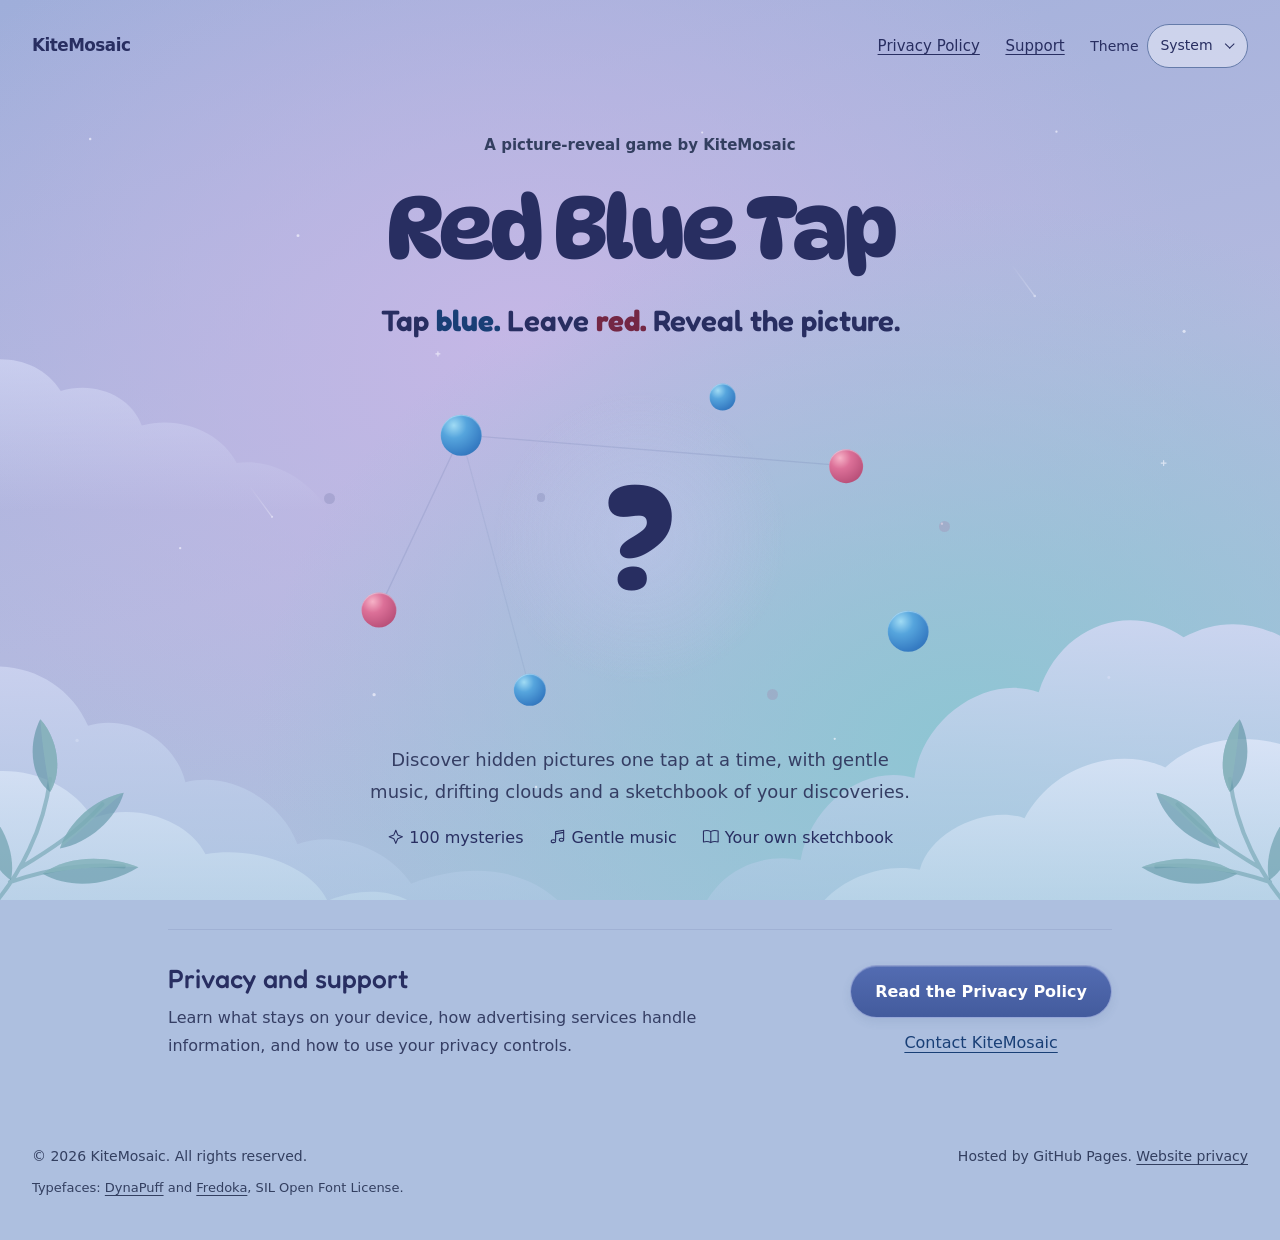
==== commit 65a14cb5: "Refresh cached styles for the new appearance controls" ====
--- a/redbluetap/index.html
+++ b/redbluetap/index.html
@@ -11,7 +11,7 @@
   <link rel="canonical" href="https://kitemosaic.github.io/redbluetap/">
   <link rel="preload" href="assets/fonts/dynapuff.ttf" as="font" type="font/ttf" crossorigin>
   <script src="theme.js"></script>
-  <link rel="stylesheet" href="theme.css">
+  <link rel="stylesheet" href="theme.css?v=2">
 </head>
 <body class="game-page">
   <a class="skip-link" href="#main">Skip to content</a>
--- a/redbluetap/theme.css
+++ b/redbluetap/theme.css
@@ -158,7 +158,7 @@
     color-scheme: dark;
     --ink: #ece9ff;
     --body: #d5dced;
-    --muted: #bec9e2;
+    --muted: #d0daef;
     --blue: #aed7ff;
     --red: #f3b2cc;
     --line: #aab9dd47;
@@ -166,7 +166,7 @@
     --page-bg: #1b253f;
     --focus: #c4d9ff;
     --sky-bg: radial-gradient(ellipse at 75% 83%, #254b57 0, #254b5700 52%), radial-gradient(ellipse at 41% 38%, #45375f 0, #45375f00 64%), linear-gradient(165deg, #1b2845 0%, #2c304d 53%, #203c50 100%);
-    --sky-art-filter: brightness(.55) saturate(.8);
+    --sky-art-filter: brightness(.36) saturate(.8);
     --policy-wash: linear-gradient(180deg, #20284035, #202840d9 46%, #202840eb);
     --summary-border: #96b0e1;
     --contents-line: #b8caf080;
@@ -186,7 +186,7 @@
     color-scheme: dark;
     --ink: #ece9ff;
     --body: #d5dced;
-    --muted: #bec9e2;
+    --muted: #d0daef;
     --blue: #aed7ff;
     --red: #f3b2cc;
     --line: #aab9dd47;
@@ -194,7 +194,7 @@
     --page-bg: #1b253f;
     --focus: #c4d9ff;
     --sky-bg: radial-gradient(ellipse at 75% 83%, #254b57 0, #254b5700 52%), radial-gradient(ellipse at 41% 38%, #45375f 0, #45375f00 64%), linear-gradient(165deg, #1b2845 0%, #2c304d 53%, #203c50 100%);
-    --sky-art-filter: brightness(.55) saturate(.8);
+    --sky-art-filter: brightness(.36) saturate(.8);
     --policy-wash: linear-gradient(180deg, #20284035, #202840d9 46%, #202840eb);
     --summary-border: #96b0e1;
     --contents-line: #b8caf080;
